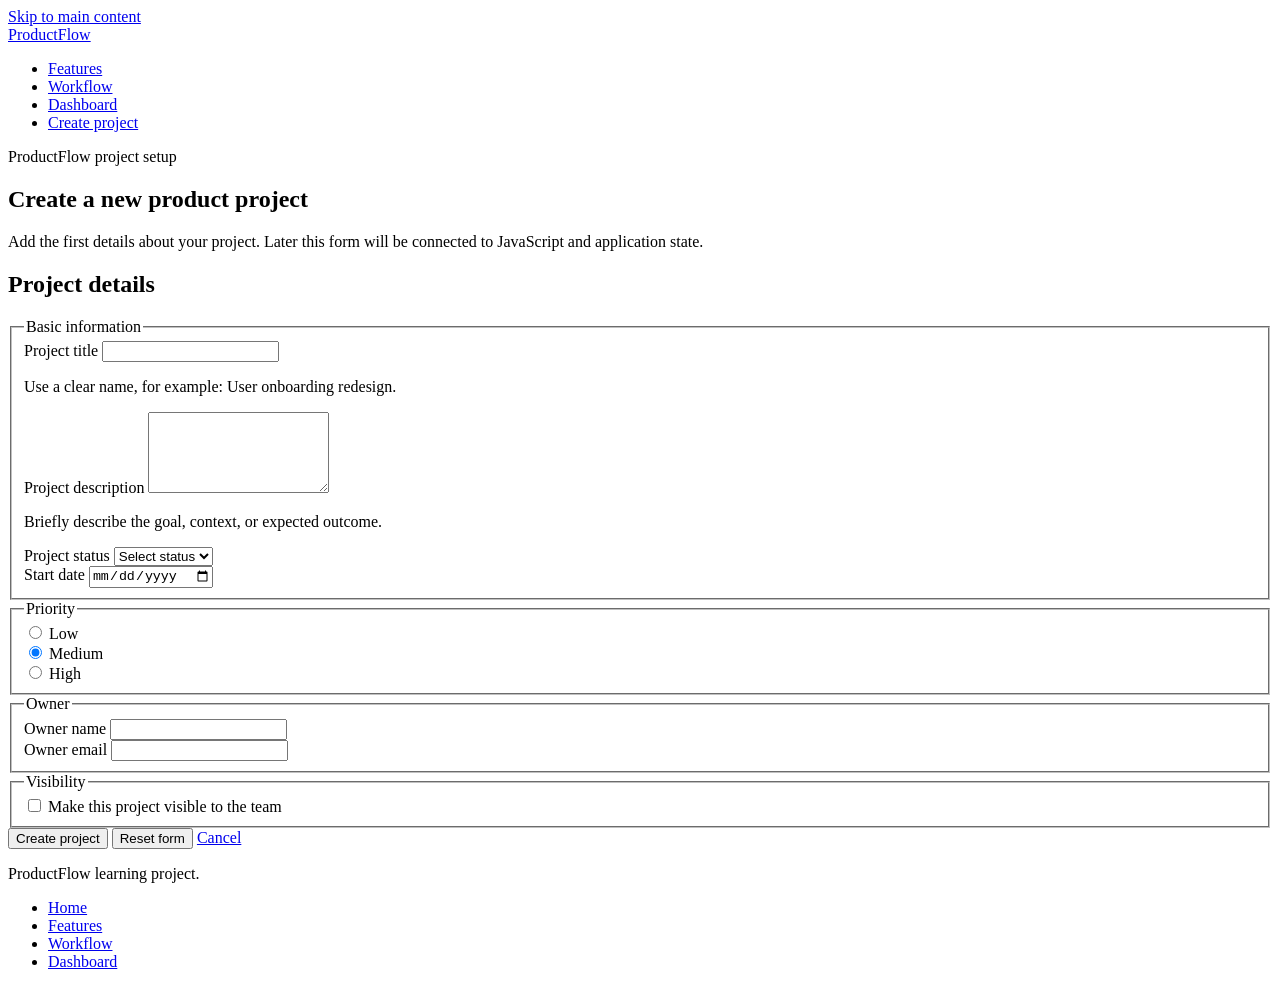
==== productflow-static/create-project.html @ f440af87 "polish productflow project structure" ====
<!doctype html>
<html lang="en">
  <head>
    <meta charset="UTF-8" />
    <meta name="viewport" content="width=device-width, initial-scale=1.0" />
    <title>Create Project — ProductFlow</title>
  </head>
  <body>
    <a href="#main-content">Skip to main content</a>
    <header>
      <nav aria-label="Main navigation">
        <a href="./index.html" aria-label="ProductFlow home">ProductFlow</a>
        <ul>
          <li><a href="./index.html#features">Features</a></li>
          <li><a href="./index.html#workflow">Workflow</a></li>
          <li><a href="./dashboard.html">Dashboard</a></li>
          <li>
            <a href="./create-project.html" aria-current="page"
              >Create project</a
            >
          </li>
        </ul>
      </nav>
    </header>

    <main id="main-content">
      <section aria-labelledby="page-title">
        <p>ProductFlow project setup</p>
        <h1 id="page-title">Create a new product project</h1>
        <p>
          Add the first details about your project. Later this form will be
          connected to JavaScript and application state.
        </p>
      </section>
      <section aria-labelledby="form-title">
        <h2 id="form-title">Project details</h2>

        <form action="#" method="post">
          <fieldset>
            <legend>Basic information</legend>

            <div>
              <label for="project-title">Project title</label>
              <input
                id="project-title"
                name="projectTitle"
                type="text"
                minlength="3"
                maxlength="80"
                required
              />
              <p id="project-title-help">
                Use a clear name, for example: User onboarding redesign.
              </p>
            </div>

            <div>
              <label for="project-description">Project description</label>
              <textarea
                id="project-description"
                name="projectDescription"
                rows="5"
                maxlength="500"
              >
              </textarea>
              <p id="project-description-help">
                Briefly describe the goal, context, or expected outcome.
              </p>
            </div>

            <div>
              <label for="project-status">Project status</label>
              <select id="project-status" name="projectStatus" required>
                <option value="">Select status</option>
                <option value="active">Active</option>
                <option value="paused">Paused</option>
                <option value="archived">Archived</option>
              </select>
            </div>

            <div>
              <label for="start-date">Start date</label>
              <input id="start-date" name="startDate" type="date" required />
            </div>
          </fieldset>

          <fieldset>
            <legend>Priority</legend>

            <div>
              <input
                id="priority-low"
                name="projectPriority"
                type="radio"
                value="low"
              />
              <label for="priority-low">Low</label>
            </div>

            <div>
              <input
                id="priority-medium"
                name="projectPriority"
                type="radio"
                value="medium"
                checked
              />
              <label for="priority-medium">Medium</label>
            </div>

            <div>
              <input
                id="priority-high"
                name="projectPriority"
                type="radio"
                value="high"
              />
              <label for="priority-high">High</label>
            </div>
          </fieldset>

          <fieldset>
            <legend>Owner</legend>

            <div>
              <label for="owner-name">Owner name</label>
              <input
                id="owner-name"
                name="ownerName"
                type="text"
                minlength="2"
                maxlength="60"
                required
              />
            </div>

            <div>
              <label for="owner-email">Owner email</label>
              <input id="owner-email" name="ownerEmail" type="email" required />
            </div>
          </fieldset>

          <fieldset>
            <legend>Visibility</legend>

            <div>
              <input
                id="project-public"
                name="isPublic"
                type="checkbox"
                value="true"
              />
              <label for="project-public"
                >Make this project visible to the team</label
              >
            </div>
          </fieldset>

          <div>
            <button type="submit">Create project</button>
            <button type="reset">Reset form</button>
            <a href="./index.html">Cancel</a>
          </div>
        </form>
      </section>
    </main>

    <footer>
      <p>ProductFlow learning project.</p>

      <nav aria-label="Footer navigation">
        <ul>
          <li><a href="./index.html">Home</a></li>
          <li><a href="./index.html#features">Features</a></li>
          <li><a href="./index.html#workflow">Workflow</a></li>
          <li><a href="./dashboard.html">Dashboard</a></li>
        </ul>
      </nav>
    </footer>
  </body>
</html>
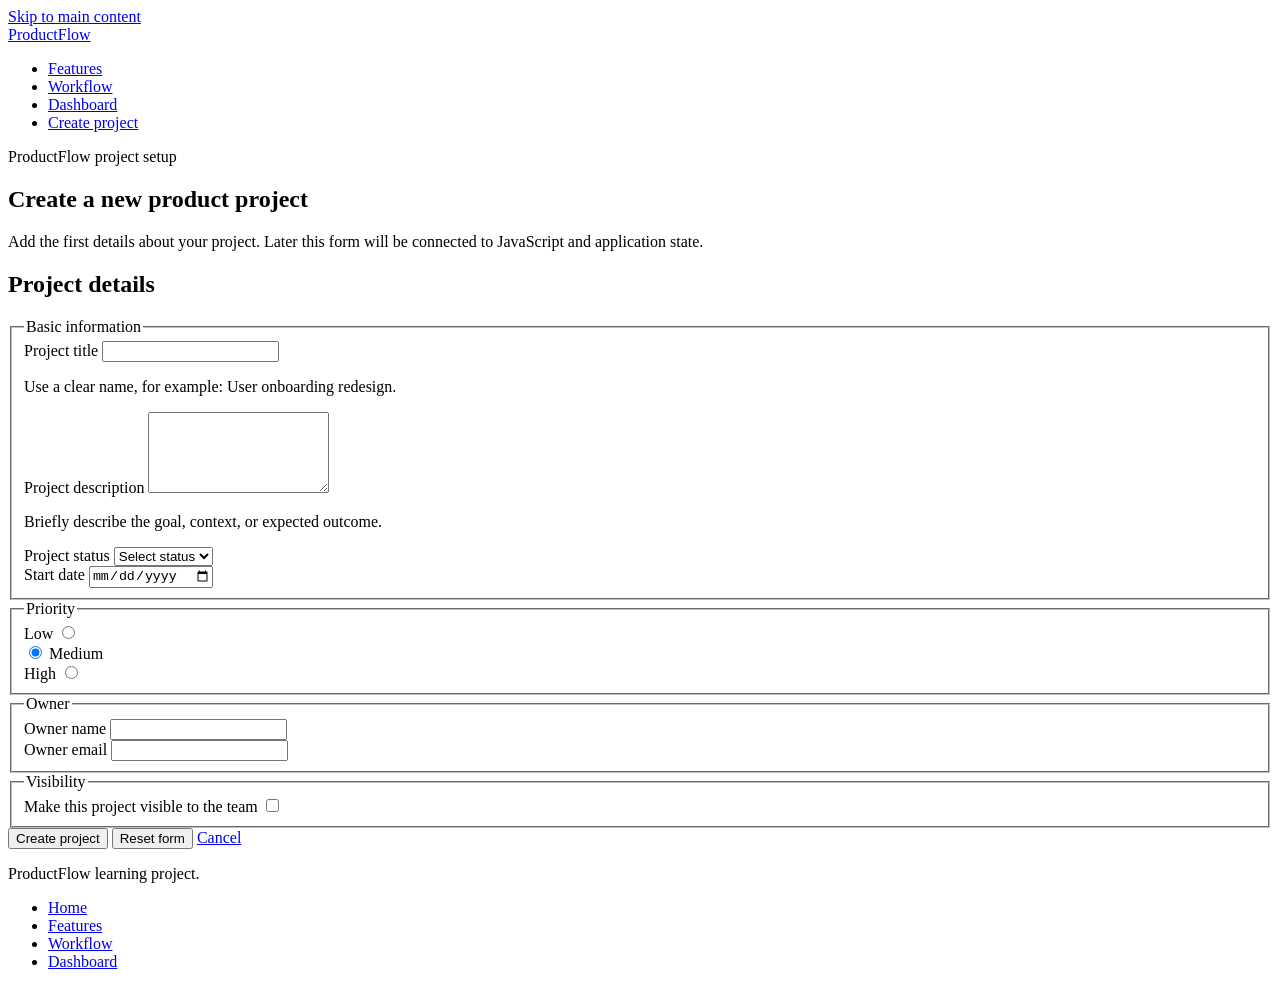
==== commit 191147e2: "improve productflow accessibility semantics" ====
--- a/productflow-static/create-project.html
+++ b/productflow-static/create-project.html
@@ -47,6 +47,7 @@
                 type="text"
                 minlength="3"
                 maxlength="80"
+                aria-describedby="project-title-help"
                 required
               />
               <p id="project-title-help">
@@ -61,8 +62,8 @@
                 name="projectDescription"
                 rows="5"
                 maxlength="500"
-              >
-              </textarea>
+                aria-describedby="project-description-help"
+              ></textarea>
               <p id="project-description-help">
                 Briefly describe the goal, context, or expected outcome.
               </p>
@@ -88,13 +89,13 @@
             <legend>Priority</legend>
 
             <div>
+              <label for="priority-low">Low</label>
               <input
                 id="priority-low"
                 name="projectPriority"
                 type="radio"
                 value="low"
               />
-              <label for="priority-low">Low</label>
             </div>
 
             <div>
@@ -109,13 +110,13 @@
             </div>
 
             <div>
+              <label for="priority-high">High</label>
               <input
                 id="priority-high"
                 name="projectPriority"
                 type="radio"
                 value="high"
               />
-              <label for="priority-high">High</label>
             </div>
           </fieldset>
 
@@ -144,15 +145,15 @@
             <legend>Visibility</legend>
 
             <div>
+              <label for="project-public"
+                >Make this project visible to the team</label
+              >
               <input
                 id="project-public"
                 name="isPublic"
                 type="checkbox"
                 value="true"
               />
-              <label for="project-public"
-                >Make this project visible to the team</label
-              >
             </div>
           </fieldset>
 
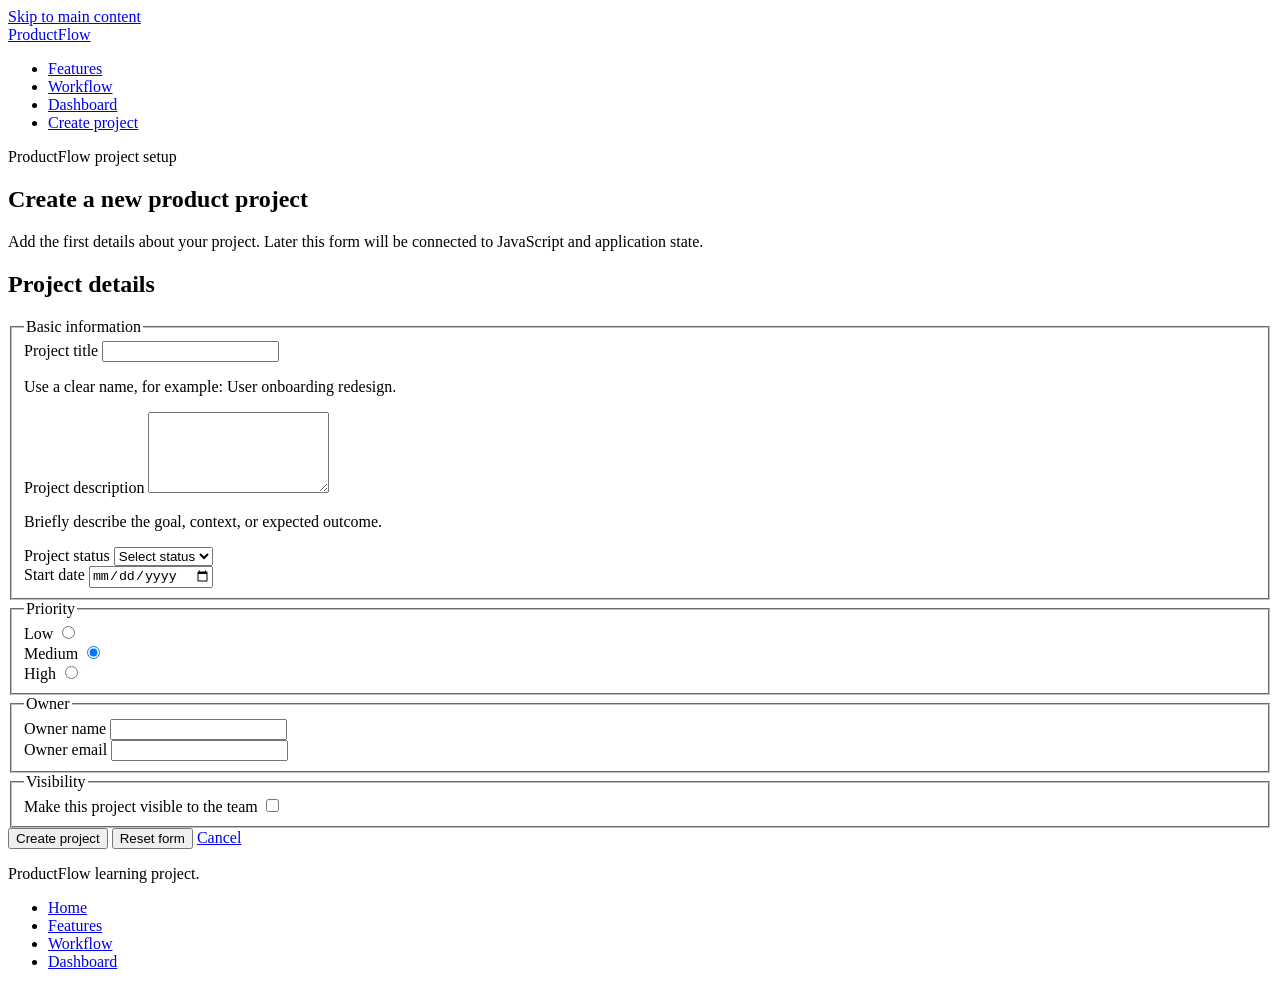
==== commit 56c26d77: "fix accessibility review notes create-project" ====
--- a/productflow-static/create-project.html
+++ b/productflow-static/create-project.html
@@ -99,6 +99,7 @@
             </div>
 
             <div>
+              <label for="priority-medium">Medium</label>
               <input
                 id="priority-medium"
                 name="projectPriority"
@@ -106,7 +107,6 @@
                 value="medium"
                 checked
               />
-              <label for="priority-medium">Medium</label>
             </div>
 
             <div>
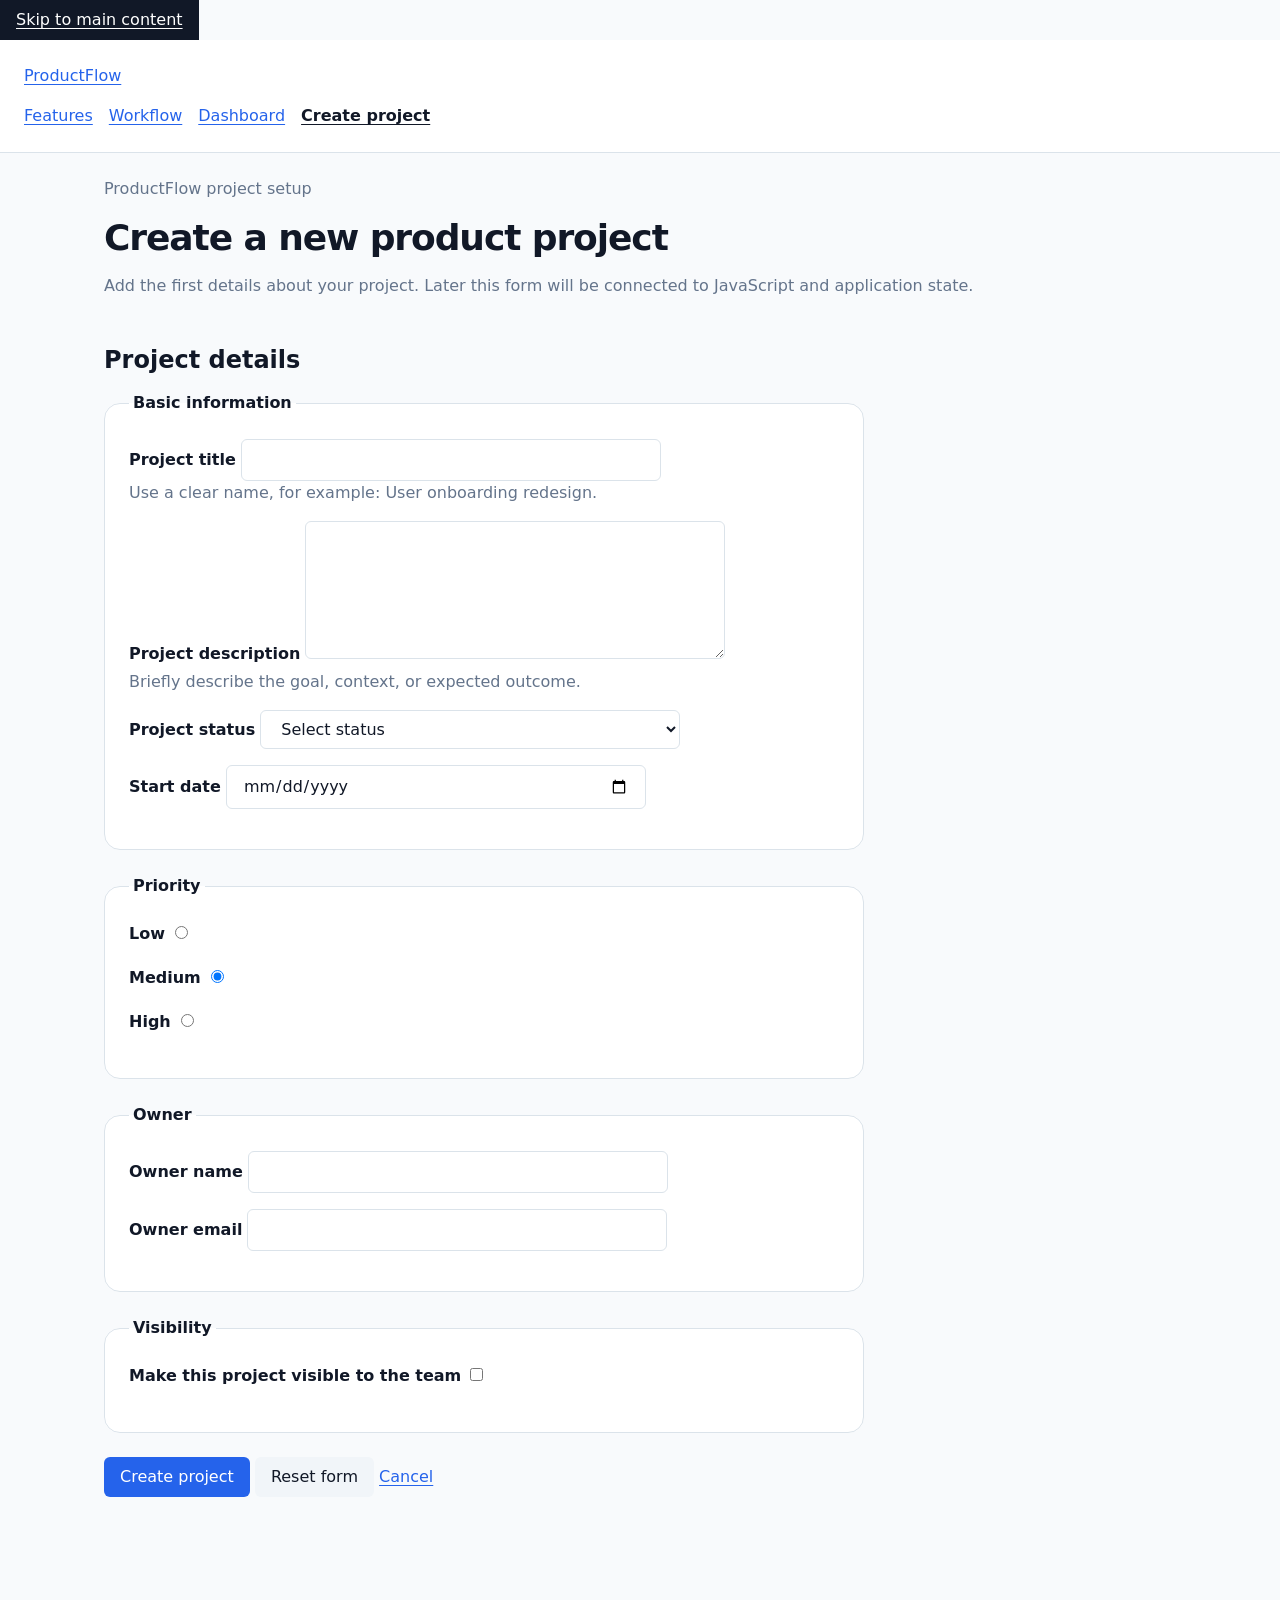
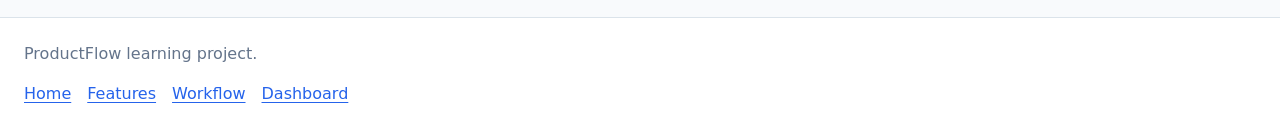
==== commit 6db82498: "add productflow css foundation" ====
--- a/productflow-static/create-project.html
+++ b/productflow-static/create-project.html
@@ -4,6 +4,7 @@
     <meta charset="UTF-8" />
     <meta name="viewport" content="width=device-width, initial-scale=1.0" />
     <title>Create Project — ProductFlow</title>
+    <link rel="stylesheet" href="./styles/main.css" />
   </head>
   <body>
     <a href="#main-content">Skip to main content</a>
--- a/productflow-static/styles/main.css
+++ b/productflow-static/styles/main.css
@@ -0,0 +1,302 @@
+/* ==============================
+   ProductFlow CSS Foundation
+   Version: v1.1
+   ============================== */
+
+/* Design tokens */
+:root {
+  --color-page: #f8fafc;
+  --color-surface: #ffffff;
+  --color-surface-muted: #f1f5f9;
+  --color-border: #dbe3ea;
+
+  --color-text: #111827;
+  --color-muted: #64748b;
+  --color-accent: #2563eb;
+  --color-accent-hover: #1d4ed8;
+  --color-danger: #b91c1c;
+
+  --font-family-base:
+    system-ui, -apple-system, BlinkMacSystemFont, "Segoe UI", sans-serif;
+
+  --space-xs: 4px;
+  --space-sm: 8px;
+  --space-md: 16px;
+  --space-lg: 24px;
+  --space-xl: 32px;
+  --space-2xl: 48px;
+
+  --radius-sm: 6px;
+  --radius-md: 10px;
+  --radius-lg: 16px;
+
+  --shadow-sm: 0 1px 2px rgba(15, 23, 42, 0.08);
+}
+
+/* Base reset */
+* {
+  box-sizing: border-box;
+}
+
+html {
+  font-size: 16px;
+}
+
+body {
+  margin: 0;
+  font-family: var(--font-family-base);
+  line-height: 1.5;
+  color: var(--color-text);
+  background: var(--color-page);
+}
+
+/* Base typography */
+h1,
+h2,
+h3,
+p {
+  margin-top: 0;
+}
+
+h1 {
+  margin-bottom: var(--space-md);
+  font-size: 2.25rem;
+  line-height: 1.15;
+  letter-spacing: -0.03em;
+}
+
+h2 {
+  margin-bottom: var(--space-md);
+  font-size: 1.5rem;
+  line-height: 1.2;
+}
+
+h3 {
+  margin-bottom: var(--space-sm);
+  font-size: 1.125rem;
+  line-height: 1.3;
+}
+
+p {
+  margin-bottom: var(--space-md);
+  color: var(--color-muted);
+}
+
+/* Links */
+a {
+  color: var(--color-accent);
+  text-decoration-thickness: 1px;
+  text-underline-offset: 3px;
+}
+
+a:hover {
+  color: var(--color-accent-hover);
+}
+
+a[aria-current="page"] {
+  font-weight: 700;
+  color: var(--color-text);
+}
+
+/* Layout primitives */
+body > header,
+body > footer {
+  background: var(--color-surface);
+  border-bottom: 1px solid var(--color-border);
+}
+
+body > footer {
+  margin-top: var(--space-2xl);
+  border-top: 1px solid var(--color-border);
+  border-bottom: 0;
+}
+
+header,
+main,
+aside,
+footer {
+  padding: var(--space-lg);
+}
+
+main,
+aside {
+  max-width: 1120px;
+  margin: 0 auto;
+}
+
+section {
+  margin-bottom: var(--space-2xl);
+}
+
+/* Navigation */
+nav ul {
+  display: flex;
+  flex-wrap: wrap;
+  gap: var(--space-sm) var(--space-md);
+  padding-left: 0;
+  margin: var(--space-md) 0 0;
+  list-style: none;
+}
+
+/* Skip link */
+body > a[href="#main-content"] {
+  display: inline-block;
+  padding: var(--space-sm) var(--space-md);
+  background: var(--color-text);
+  color: var(--color-surface);
+}
+
+body > a[href="#main-content"]:focus {
+  outline: 3px solid var(--color-accent);
+  outline-offset: 2px;
+}
+
+/* Cards */
+article {
+  padding: var(--space-lg);
+  margin-bottom: var(--space-md);
+  background: var(--color-surface);
+  border: 1px solid var(--color-border);
+  border-radius: var(--radius-lg);
+  box-shadow: var(--shadow-sm);
+}
+
+article ul {
+  margin-bottom: var(--space-md);
+}
+
+/* Stats */
+section[aria-labelledby="stats-title"] ul {
+  display: grid;
+  grid-template-columns: repeat(auto-fit, minmax(160px, 1fr));
+  gap: var(--space-md);
+  padding-left: 0;
+  list-style: none;
+}
+
+section[aria-labelledby="stats-title"] li {
+  padding: var(--space-lg);
+  background: var(--color-surface);
+  border: 1px solid var(--color-border);
+  border-radius: var(--radius-lg);
+}
+
+section[aria-labelledby="stats-title"] strong {
+  display: block;
+  margin-bottom: var(--space-xs);
+  font-size: 1.75rem;
+}
+
+/* Forms */
+form {
+  max-width: 760px;
+}
+
+fieldset {
+  margin: 0 0 var(--space-lg);
+  padding: var(--space-lg);
+  background: var(--color-surface);
+  border: 1px solid var(--color-border);
+  border-radius: var(--radius-lg);
+}
+
+legend {
+  padding: 0 var(--space-xs);
+  font-weight: 700;
+}
+
+label {
+  display: inline-block;
+  margin-bottom: var(--space-xs);
+  font-weight: 600;
+}
+
+input,
+select,
+textarea,
+button {
+  font: inherit;
+}
+
+input,
+select,
+textarea {
+  width: 100%;
+  max-width: 420px;
+  padding: var(--space-sm) var(--space-md);
+  color: var(--color-text);
+  background: var(--color-surface);
+  border: 1px solid var(--color-border);
+  border-radius: var(--radius-sm);
+}
+
+input[type="radio"],
+input[type="checkbox"] {
+  width: auto;
+  margin-right: var(--space-sm);
+}
+
+textarea {
+  min-height: 120px;
+  resize: vertical;
+}
+
+input:focus,
+select:focus,
+textarea:focus,
+button:focus,
+a:focus {
+  outline: 3px solid var(--color-accent);
+  outline-offset: 2px;
+}
+
+button {
+  padding: var(--space-sm) var(--space-md);
+  color: var(--color-surface);
+  cursor: pointer;
+  background: var(--color-accent);
+  border: 0;
+  border-radius: var(--radius-sm);
+}
+
+button:hover {
+  background: var(--color-accent-hover);
+}
+
+button[type="reset"] {
+  color: var(--color-text);
+  background: var(--color-surface-muted);
+}
+
+/* Form groups */
+form div {
+  margin-bottom: var(--space-md);
+}
+
+/* Empty state */
+#empty-state article {
+  background: var(--color-surface-muted);
+  border-style: dashed;
+}
+
+/* Responsive foundation */
+@media (max-width: 640px) {
+  header,
+  main,
+  aside,
+  footer {
+    padding: var(--space-md);
+  }
+
+  h1 {
+    font-size: 1.875rem;
+  }
+
+  nav ul {
+    display: block;
+  }
+
+  nav li {
+    margin-bottom: var(--space-sm);
+  }
+}
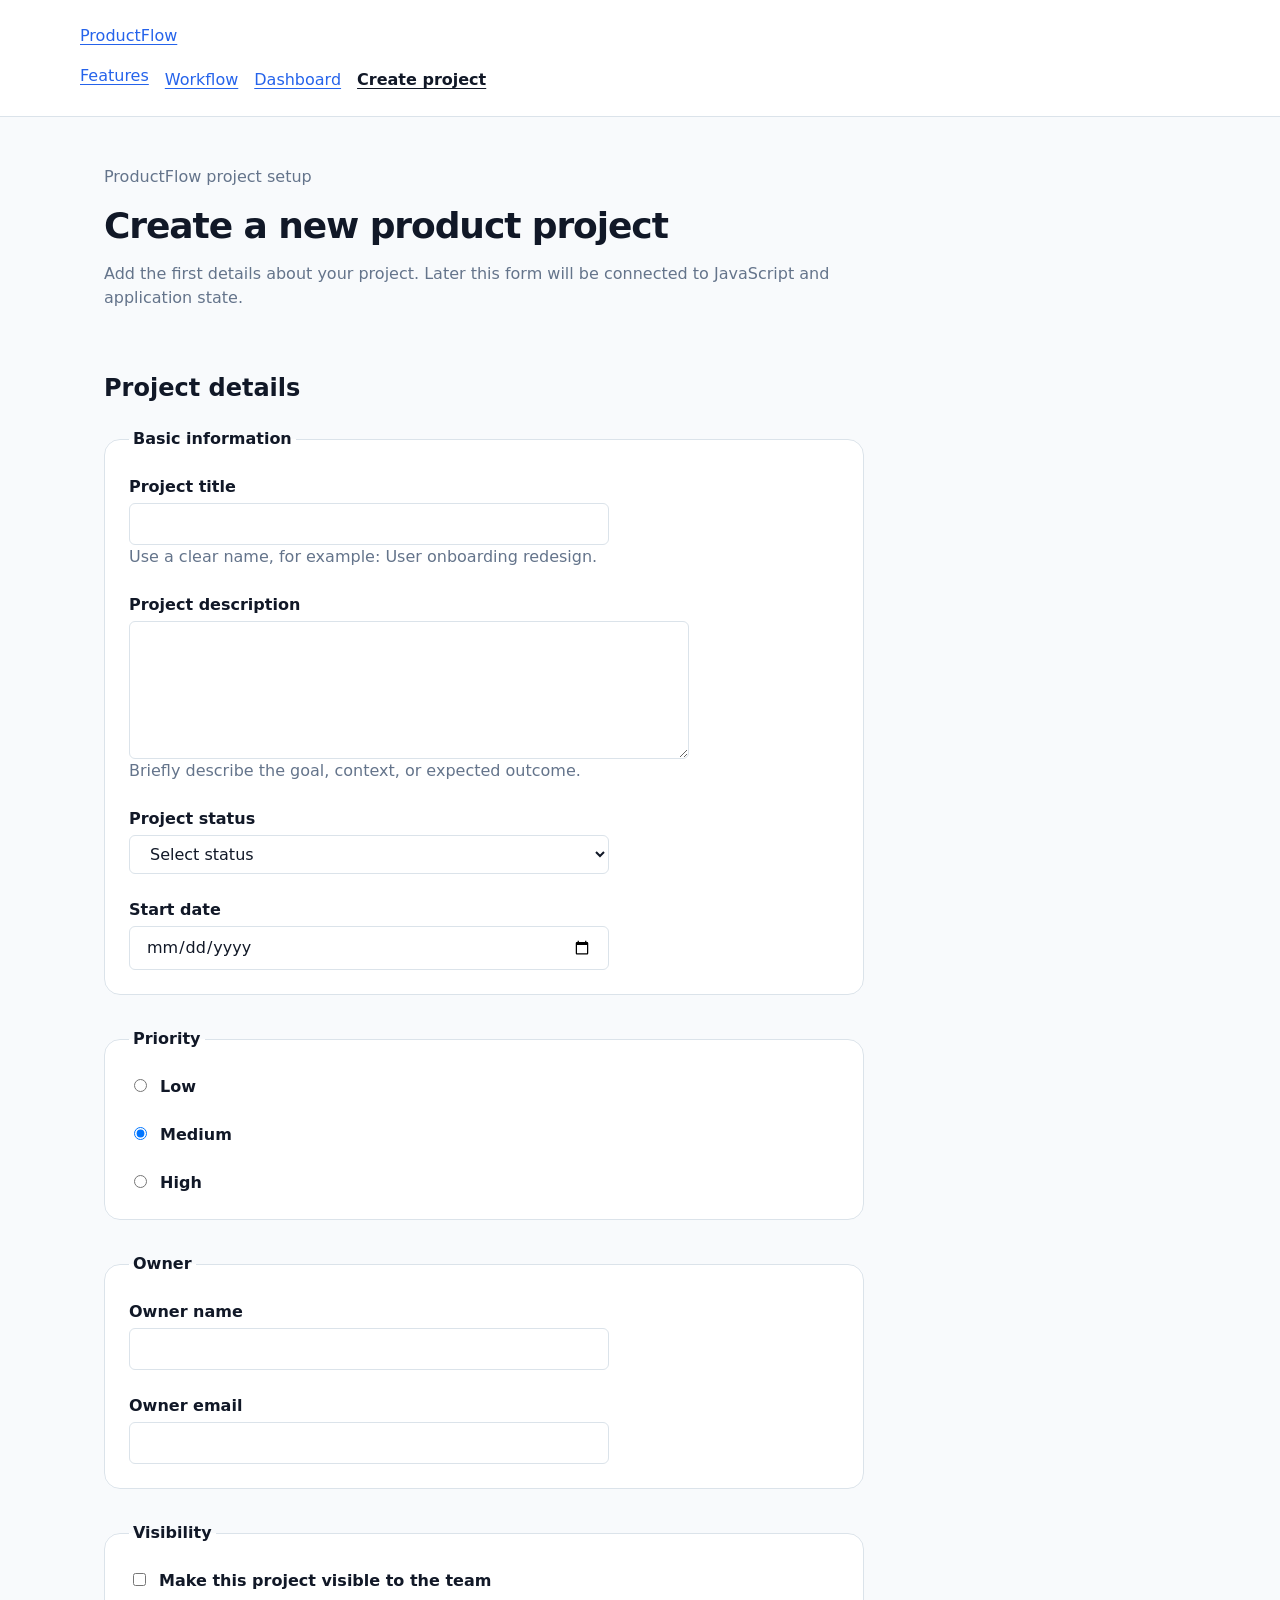
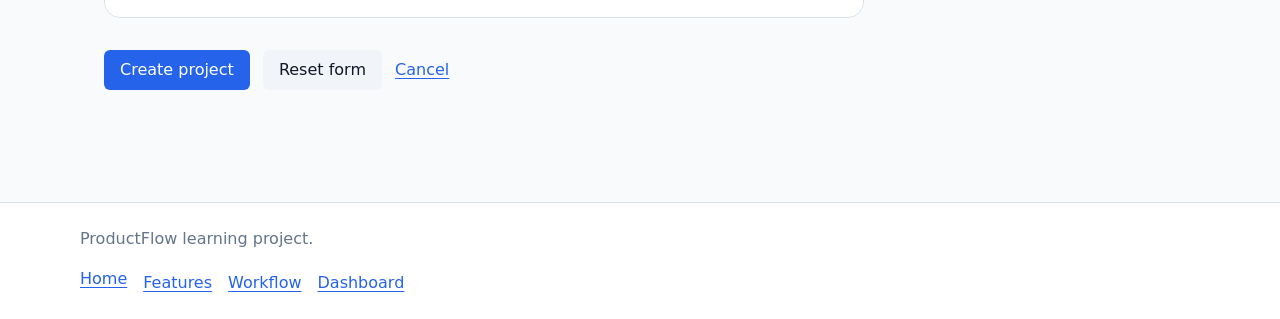
==== commit ee3e9b23: "polish spacing system and form controls" ====
--- a/productflow-static/create-project.html
+++ b/productflow-static/create-project.html
@@ -90,17 +90,16 @@
             <legend>Priority</legend>
 
             <div>
-              <label for="priority-low">Low</label>
               <input
                 id="priority-low"
                 name="projectPriority"
                 type="radio"
                 value="low"
               />
+              <label for="priority-low">Low</label>
             </div>
 
             <div>
-              <label for="priority-medium">Medium</label>
               <input
                 id="priority-medium"
                 name="projectPriority"
@@ -108,16 +107,17 @@
                 value="medium"
                 checked
               />
+              <label for="priority-medium">Medium</label>
             </div>
 
             <div>
-              <label for="priority-high">High</label>
               <input
                 id="priority-high"
                 name="projectPriority"
                 type="radio"
                 value="high"
               />
+              <label for="priority-high">High</label>
             </div>
           </fieldset>
 
@@ -146,15 +146,15 @@
             <legend>Visibility</legend>
 
             <div>
-              <label for="project-public"
-                >Make this project visible to the team</label
-              >
               <input
                 id="project-public"
                 name="isPublic"
                 type="checkbox"
                 value="true"
               />
+              <label for="project-public"
+                >Make this project visible to the team</label
+              >
             </div>
           </fieldset>
 
--- a/productflow-static/styles/main.css
+++ b/productflow-static/styles/main.css
@@ -1,8 +1,8 @@
 /* ==============================
    ProductFlow CSS Foundation
-   Version: v1.1
+   Version: v1.2
    ============================== */
-
+   
 /* Design tokens */
 :root {
   --color-page: #f8fafc;
@@ -33,6 +33,19 @@
   --shadow-sm: 0 1px 2px rgba(15, 23, 42, 0.08);
 }
 
+/* Day 9 spacing tokens */
+:root {
+  --space-3xl: 64px;
+  --space-4xl: 96px;
+
+  --container-width: 1120px;
+  --content-width: 760px;
+  --form-width: 760px;
+
+  --section-gap: var(--space-3xl);
+  --card-gap: var(--space-md);
+}
+
 /* Base reset */
 * {
   box-sizing: border-box;
@@ -124,8 +137,59 @@
   margin: 0 auto;
 }
 
+main,
+aside {
+  width: min(100% - 32px, var(--container-width));
+  margin-inline: auto;
+}
+
+main {
+  padding-block: var(--space-2xl);
+}
+
+body > header,
+body > footer {
+  padding-inline: var(--space-lg);
+}
+
+body > header > nav,
+body > footer > nav,
+body > footer > p {
+  width: min(100% - 32px, var(--container-width));
+  margin-inline: auto;
+}
+
+/* Reading width */
+main > section > p,
+main > section > ul,
+main > section > ol {
+  max-width: var(--content-width);
+}
+
+main > section:first-child {
+  max-width: var(--content-width);
+}
+
 section {
   margin-bottom: var(--space-2xl);
+}
+
+/* Section rhythm */
+section {
+  margin-bottom: var(--section-gap);
+}
+
+section:last-child {
+  margin-bottom: 0;
+}
+
+section > h2 {
+  margin-bottom: var(--space-lg);
+}
+
+section > p:last-child,
+article > p:last-child {
+  margin-bottom: 0;
 }
 
 /* Navigation */
@@ -140,15 +204,22 @@
 
 /* Skip link */
 body > a[href="#main-content"] {
+  position: absolute;
+  top: var(--space-md);
+  left: var(--space-md);
+  z-index: 100;
   display: inline-block;
   padding: var(--space-sm) var(--space-md);
+  color: var(--color-surface);
   background: var(--color-text);
-  color: var(--color-surface);
+  border-radius: var(--radius-sm);
+  transform: translateY(-200%);
 }
 
 body > a[href="#main-content"]:focus {
   outline: 3px solid var(--color-accent);
   outline-offset: 2px;
+  transform: translateY(0);
 }
 
 /* Cards */
@@ -271,6 +342,12 @@
 /* Form groups */
 form div {
   margin-bottom: var(--space-md);
+  display: block;
+}
+
+input[type="radio"] + label,
+input[type="checkbox"] + label {
+  display: inline;
 }
 
 /* Empty state */
@@ -299,4 +376,105 @@
   nav li {
     margin-bottom: var(--space-sm);
   }
+}
+
+/* List rhythm */
+ul,
+ol {
+  margin-top: 0;
+  margin-bottom: var(--space-md);
+}
+
+li + li {
+  margin-top: var(--space-xs);
+}
+
+article li + li,
+section li + li {
+  margin-top: var(--space-sm);
+}
+
+/* Card rhythm */
+article {
+  margin-bottom: var(--card-gap);
+}
+
+article h3 {
+  margin-bottom: var(--space-sm);
+}
+
+article p {
+  max-width: var(--content-width);
+}
+
+article > *:last-child {
+  margin-bottom: 0;
+}
+
+#projects article {
+  max-width: 760px;
+}
+
+#tasks article {
+  max-width: 760px;
+}
+
+#tasks ul {
+  padding-left: 0;
+  list-style: none;
+}
+
+#tasks li + li {
+  margin-top: var(--space-md);
+}
+
+/* Form rhythm */
+form {
+  max-width: var(--form-width);
+}
+
+fieldset {
+  margin-bottom: var(--space-xl);
+}
+
+fieldset > div {
+  margin-bottom: var(--space-lg);
+}
+
+fieldset > div:last-child {
+  margin-bottom: 0;
+}
+
+form div > label {
+  display: block;
+}
+
+input,
+select,
+textarea {
+  display: block;
+  width: 100%;
+  max-width: 480px;
+  margin-top: var(--space-xs);
+}
+
+textarea {
+  max-width: 560px;
+}
+
+input[type="radio"],
+input[type="checkbox"] {
+  display: inline;
+  width: auto;
+  margin-top: 0;
+}
+
+input[type="radio"] + label,
+input[type="checkbox"] + label {
+  display: inline;
+}
+
+form button,
+form a {
+  margin-right: var(--space-sm);
 }
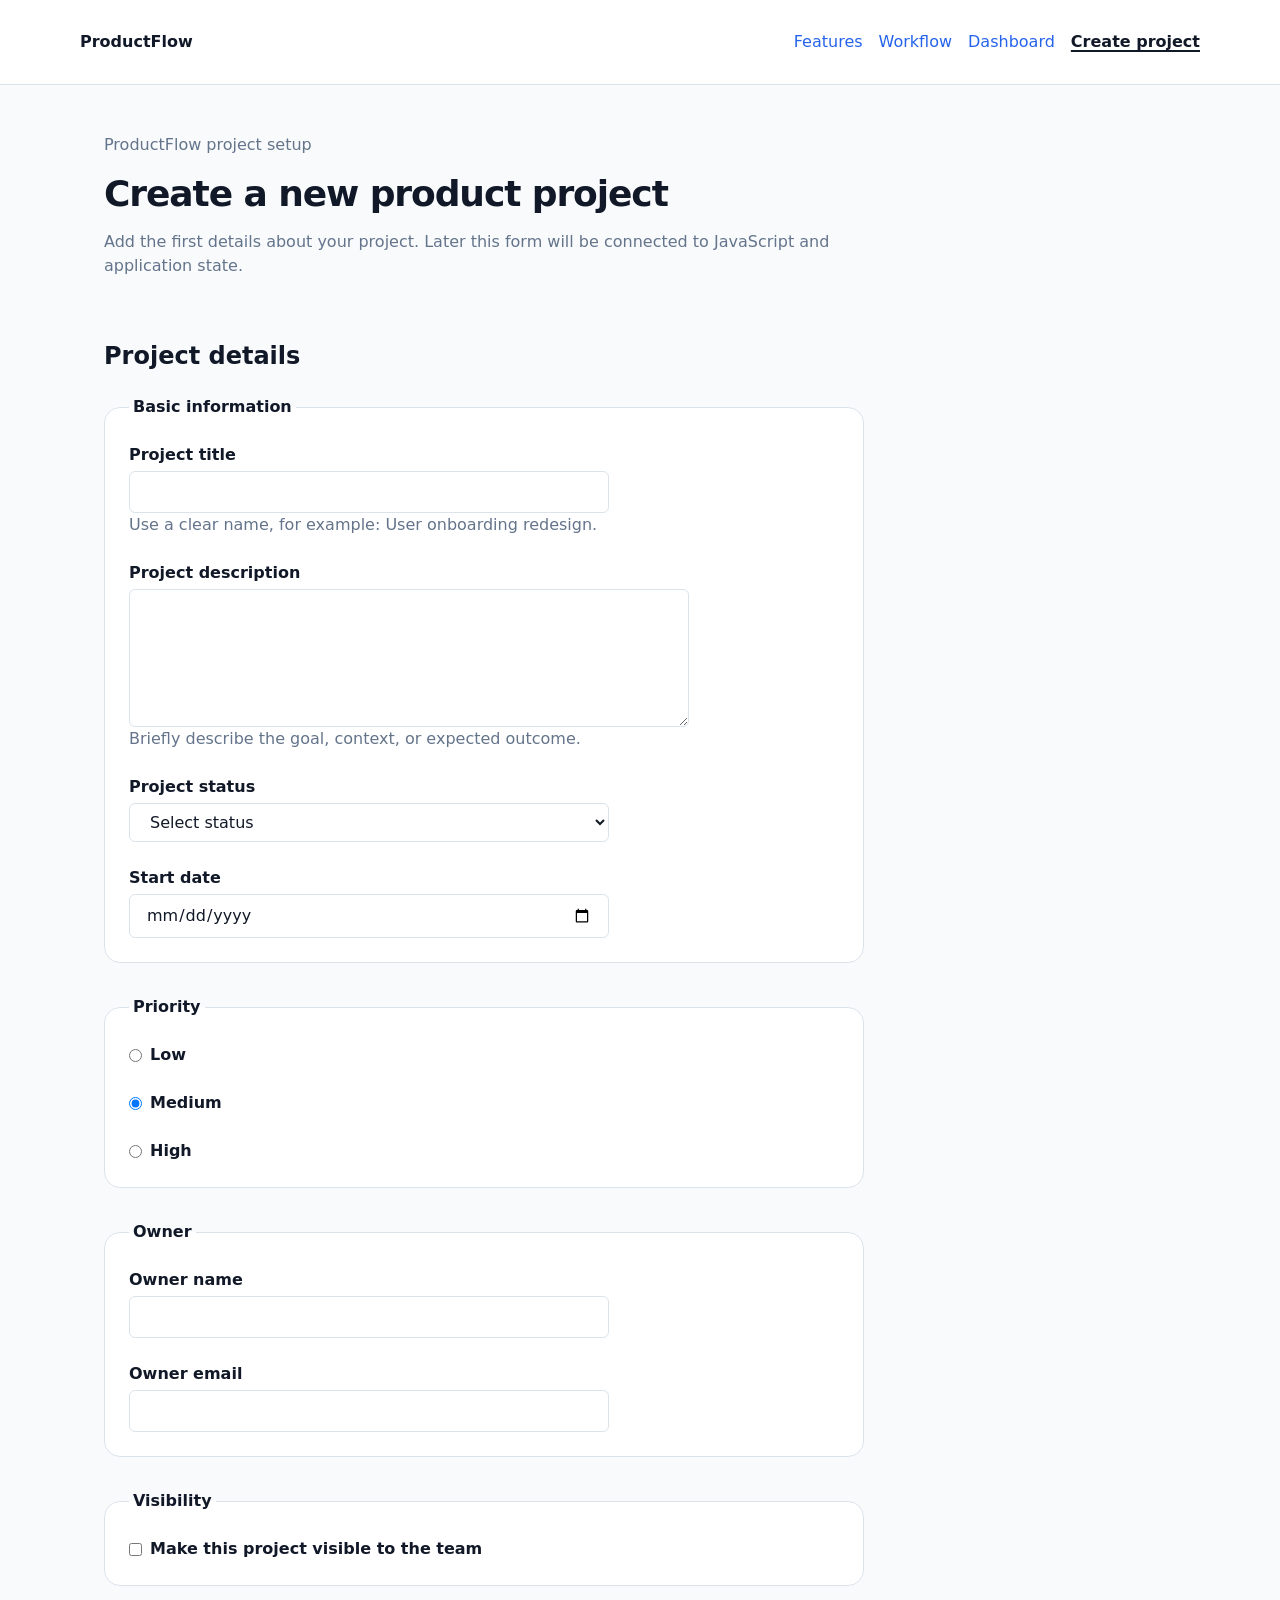
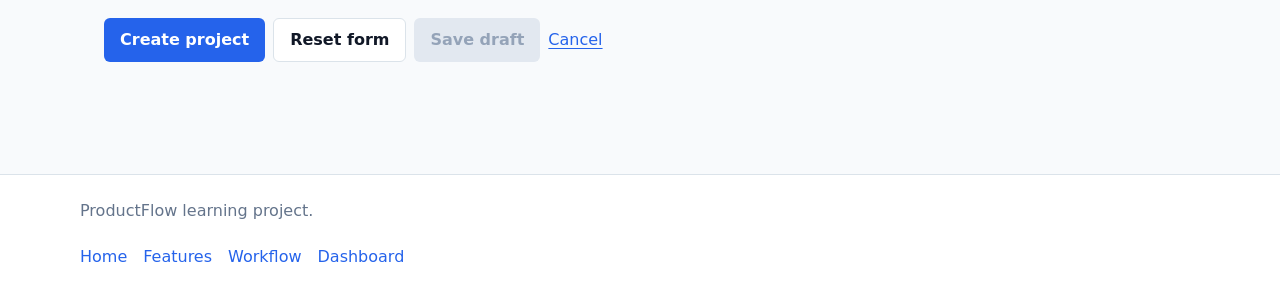
==== commit a5e66bba: "add productflow visual hierarchy and ui states" ====
--- a/productflow-static/create-project.html
+++ b/productflow-static/create-project.html
@@ -160,7 +160,8 @@
 
           <div>
             <button type="submit">Create project</button>
-            <button type="reset">Reset form</button>
+            <button type="reset" class="action-secondary">Reset form</button>
+            <button type="button" disabled>Save draft</button>
             <a href="./index.html">Cancel</a>
           </div>
         </form>
--- a/productflow-static/styles/main.css
+++ b/productflow-static/styles/main.css
@@ -1,9 +1,9 @@
 /* ==============================
    ProductFlow CSS Foundation
-   Version: v1.2
+   Version: v1.6
    ============================== */
-   
-/* Design tokens */
+
+/* 1. Design tokens */
 :root {
   --color-page: #f8fafc;
   --color-surface: #ffffff;
@@ -25,28 +25,43 @@
   --space-lg: 24px;
   --space-xl: 32px;
   --space-2xl: 48px;
+  --space-3xl: 64px;
+  --space-4xl: 96px;
+
+  --container-width: 1120px;
+  --content-width: 760px;
+  --form-width: 760px;
+  --dashboard-sidebar-width: 240px;
+
+  --grid-card-min: 240px;
+  --grid-card-min-lg: 280px;
+
+  --section-gap: var(--space-3xl);
+  --card-gap: var(--space-md);
+  --nav-gap: var(--space-md);
+  --cluster-gap: var(--space-sm);
+  --actions-gap: var(--space-sm);
 
   --radius-sm: 6px;
   --radius-md: 10px;
   --radius-lg: 16px;
 
   --shadow-sm: 0 1px 2px rgba(15, 23, 42, 0.08);
-}
-
-/* Day 9 spacing tokens */
-:root {
-  --space-3xl: 64px;
-  --space-4xl: 96px;
-
-  --container-width: 1120px;
-  --content-width: 760px;
-  --form-width: 760px;
-
-  --section-gap: var(--space-3xl);
-  --card-gap: var(--space-md);
-}
-
-/* Base reset */
+  --color-accent-soft: #dbeafe;
+  --color-accent-strong: #1e40af;
+
+  --color-hover-surface: #f8fafc;
+  --color-disabled-bg: #e2e8f0;
+  --color-disabled-text: #94a3b8;
+
+  --shadow-focus: 0 0 0 4px rgba(37, 99, 235, 0.2);
+  --shadow-card-hover: 0 8px 24px rgba(15, 23, 42, 0.08);
+
+  --transition-fast: 150ms ease;
+  --transition-base: 200ms ease;
+}
+
+/* 2. Reset and base */
 * {
   box-sizing: border-box;
 }
@@ -63,7 +78,14 @@
   background: var(--color-page);
 }
 
-/* Base typography */
+input,
+select,
+textarea,
+button {
+  font: inherit;
+}
+
+/* 3. Typography */
 h1,
 h2,
 h3,
@@ -79,7 +101,7 @@
 }
 
 h2 {
-  margin-bottom: var(--space-md);
+  margin-bottom: var(--space-lg);
   font-size: 1.5rem;
   line-height: 1.2;
 }
@@ -95,7 +117,16 @@
   color: var(--color-muted);
 }
 
-/* Links */
+h1,
+h2,
+h3,
+p,
+li,
+a {
+  overflow-wrap: break-word;
+}
+
+/* 4. Links and focus */
 a {
   color: var(--color-accent);
   text-decoration-thickness: 1px;
@@ -104,6 +135,7 @@
 
 a:hover {
   color: var(--color-accent-hover);
+  text-decoration-thickness: 2px;
 }
 
 a[aria-current="page"] {
@@ -111,95 +143,28 @@
   color: var(--color-text);
 }
 
-/* Layout primitives */
-body > header,
-body > footer {
-  background: var(--color-surface);
-  border-bottom: 1px solid var(--color-border);
-}
-
-body > footer {
-  margin-top: var(--space-2xl);
-  border-top: 1px solid var(--color-border);
-  border-bottom: 0;
-}
-
-header,
-main,
-aside,
-footer {
-  padding: var(--space-lg);
-}
-
-main,
-aside {
-  max-width: 1120px;
-  margin: 0 auto;
-}
-
-main,
-aside {
-  width: min(100% - 32px, var(--container-width));
-  margin-inline: auto;
-}
-
-main {
-  padding-block: var(--space-2xl);
-}
-
-body > header,
-body > footer {
-  padding-inline: var(--space-lg);
-}
-
-body > header > nav,
-body > footer > nav,
-body > footer > p {
-  width: min(100% - 32px, var(--container-width));
-  margin-inline: auto;
-}
-
-/* Reading width */
-main > section > p,
-main > section > ul,
-main > section > ol {
-  max-width: var(--content-width);
-}
-
-main > section:first-child {
-  max-width: var(--content-width);
-}
-
-section {
-  margin-bottom: var(--space-2xl);
-}
-
-/* Section rhythm */
-section {
-  margin-bottom: var(--section-gap);
-}
-
-section:last-child {
-  margin-bottom: 0;
-}
-
-section > h2 {
-  margin-bottom: var(--space-lg);
-}
-
-section > p:last-child,
-article > p:last-child {
-  margin-bottom: 0;
-}
-
-/* Navigation */
-nav ul {
-  display: flex;
-  flex-wrap: wrap;
-  gap: var(--space-sm) var(--space-md);
-  padding-left: 0;
-  margin: var(--space-md) 0 0;
-  list-style: none;
+:focus {
+  outline: none;
+}
+
+a:focus-visible,
+button:focus-visible,
+input:focus-visible,
+select:focus-visible,
+textarea:focus-visible {
+  outline: 3px solid var(--color-accent);
+  outline-offset: 3px;
+  box-shadow: var(--shadow-focus);
+}
+
+a {
+  transition:
+    color var(--transition-fast),
+    text-decoration-color var(--transition-fast);
+}
+
+article > a:not(.action-primary):hover {
+  color: var(--color-accent-strong);
 }
 
 /* Skip link */
@@ -217,60 +182,263 @@
 }
 
 body > a[href="#main-content"]:focus {
-  outline: 3px solid var(--color-accent);
-  outline-offset: 2px;
   transform: translateY(0);
 }
 
-/* Cards */
+/* UI actions */
+button,
+.action-primary,
+.action-secondary {
+  display: inline-flex;
+  align-items: center;
+  justify-content: center;
+  min-height: 44px;
+  padding: var(--space-sm) var(--space-md);
+  font-weight: 600;
+  line-height: 1;
+  text-decoration: none;
+  cursor: pointer;
+  border: 1px solid transparent;
+  border-radius: var(--radius-sm);
+  transition:
+    color var(--transition-fast),
+    background-color var(--transition-fast),
+    border-color var(--transition-fast),
+    box-shadow var(--transition-fast),
+    transform var(--transition-fast);
+}
+
+/* Primary action */
+button[type="submit"],
+.action-primary {
+  color: var(--color-surface);
+  background: var(--color-accent);
+  border-color: var(--color-accent);
+}
+
+button[type="submit"]:hover,
+.action-primary:hover {
+  color: var(--color-surface);
+  background: var(--color-accent-hover);
+  border-color: var(--color-accent-hover);
+}
+
+button[type="submit"]:active,
+.action-primary:active {
+  background: var(--color-accent-strong);
+  transform: translateY(1px);
+}
+
+/* Secondary action */
+button[type="reset"],
+.action-secondary {
+  color: var(--color-text);
+  background: var(--color-surface);
+  border-color: var(--color-border);
+}
+
+button[type="reset"]:hover,
+.action-secondary:hover {
+  color: var(--color-text);
+  background: var(--color-hover-surface);
+  border-color: var(--color-muted);
+}
+
+button[type="reset"]:active,
+.action-secondary:active {
+  background: var(--color-surface-muted);
+  transform: translateY(1px);
+}
+
+/* 5. Layout */
+body > header,
+body > footer {
+  background: var(--color-surface);
+  border-bottom: 1px solid var(--color-border);
+}
+
+body > footer {
+  margin-top: var(--space-2xl);
+  border-top: 1px solid var(--color-border);
+  border-bottom: 0;
+}
+
+header,
+main,
+aside,
+footer {
+  padding: var(--space-lg);
+}
+
+main,
+aside {
+  width: min(calc(100% - 32px), var(--container-width));
+  margin-inline: auto;
+}
+
+main {
+  padding-block: var(--space-2xl);
+}
+
+body > header,
+body > footer {
+  padding-inline: var(--space-lg);
+}
+
+body > header > nav,
+body > footer > nav,
+body > footer > p {
+  width: min(calc(100% - 32px), var(--container-width));
+  margin-inline: auto;
+}
+
+section {
+  margin-bottom: var(--section-gap);
+}
+
+section:last-child {
+  margin-bottom: 0;
+}
+
+main > section:first-child,
+main > section > p,
+main > section > ul,
+main > section > ol,
+article p {
+  max-width: var(--content-width);
+}
+
+section > p:last-child,
+article > p:last-child,
+article > *:last-child {
+  margin-bottom: 0;
+}
+
+/* 6. Navigation */
+nav ul {
+  display: flex;
+  flex-wrap: wrap;
+  gap: var(--space-sm) var(--nav-gap);
+  padding-left: 0;
+  margin: 0;
+  list-style: none;
+}
+
+nav li,
+nav li + li {
+  margin-top: 0;
+}
+
+body > header > nav {
+  display: flex;
+  align-items: center;
+  justify-content: space-between;
+  gap: var(--nav-gap);
+}
+
+body > header > nav > a {
+  flex-shrink: 0;
+  font-weight: 700;
+  color: var(--color-text);
+}
+
+aside nav ul {
+  align-items: center;
+}
+
+body > footer {
+  display: block;
+}
+
+body > footer > p {
+  margin-bottom: var(--space-md);
+}
+
+nav a {
+  display: inline-flex;
+  align-items: center;
+  min-height: 36px;
+  text-decoration-color: transparent;
+}
+
+nav a:hover {
+  text-decoration-color: currentColor;
+}
+
+nav a[aria-current="page"] {
+  color: var(--color-text);
+  text-decoration-color: currentColor;
+  text-decoration-thickness: 2px;
+}
+
+/* 7. Cards */
 article {
+  min-width: 0;
   padding: var(--space-lg);
-  margin-bottom: var(--space-md);
+  margin-bottom: var(--card-gap);
   background: var(--color-surface);
   border: 1px solid var(--color-border);
   border-radius: var(--radius-lg);
   box-shadow: var(--shadow-sm);
 }
 
+article h3 {
+  margin-bottom: var(--space-sm);
+}
+
 article ul {
   margin-bottom: var(--space-md);
 }
 
-/* Stats */
-section[aria-labelledby="stats-title"] ul {
-  display: grid;
-  grid-template-columns: repeat(auto-fit, minmax(160px, 1fr));
-  gap: var(--space-md);
-  padding-left: 0;
-  list-style: none;
-}
-
-section[aria-labelledby="stats-title"] li {
+article {
+  transition:
+    border-color var(--transition-base),
+    box-shadow var(--transition-base),
+    transform var(--transition-base);
+}
+
+article:hover {
+  border-color: #cbd5e1;
+  box-shadow: var(--shadow-card-hover);
+  transform: translateY(-2px);
+}
+
+#empty-state article:hover {
+  border-color: var(--color-border);
+  box-shadow: var(--shadow-sm);
+  transform: none;
+}
+
+/* Content list rhythm */
+ul,
+ol {
+  margin-top: 0;
+}
+
+main section > ul,
+main section > ol {
+  margin-bottom: var(--space-md);
+}
+
+main section > ul li + li,
+main section > ol li + li {
+  margin-top: var(--space-sm);
+}
+
+/* 8. Forms */
+form {
+  max-width: var(--form-width);
+}
+
+fieldset {
+  min-width: 0;
+  margin: 0 0 var(--space-xl);
   padding: var(--space-lg);
   background: var(--color-surface);
   border: 1px solid var(--color-border);
   border-radius: var(--radius-lg);
 }
 
-section[aria-labelledby="stats-title"] strong {
-  display: block;
-  margin-bottom: var(--space-xs);
-  font-size: 1.75rem;
-}
-
-/* Forms */
-form {
-  max-width: 760px;
-}
-
-fieldset {
-  margin: 0 0 var(--space-lg);
-  padding: var(--space-lg);
-  background: var(--color-surface);
-  border: 1px solid var(--color-border);
-  border-radius: var(--radius-lg);
-}
-
 legend {
   padding: 0 var(--space-xs);
   font-weight: 700;
@@ -282,43 +450,41 @@
   font-weight: 600;
 }
 
-input,
-select,
-textarea,
-button {
-  font: inherit;
+form div {
+  display: block;
+  margin-bottom: var(--space-md);
+}
+
+fieldset > div {
+  margin-bottom: var(--space-lg);
+}
+
+fieldset > div:last-child {
+  margin-bottom: 0;
+}
+
+form div > label {
+  display: block;
 }
 
 input,
 select,
 textarea {
+  display: block;
   width: 100%;
-  max-width: 420px;
+  max-width: 480px;
   padding: var(--space-sm) var(--space-md);
+  margin-top: var(--space-xs);
   color: var(--color-text);
   background: var(--color-surface);
   border: 1px solid var(--color-border);
   border-radius: var(--radius-sm);
 }
 
-input[type="radio"],
-input[type="checkbox"] {
-  width: auto;
-  margin-right: var(--space-sm);
-}
-
 textarea {
+  max-width: 560px;
   min-height: 120px;
   resize: vertical;
-}
-
-input:focus,
-select:focus,
-textarea:focus,
-button:focus,
-a:focus {
-  outline: 3px solid var(--color-accent);
-  outline-offset: 2px;
 }
 
 button {
@@ -330,19 +496,63 @@
   border-radius: var(--radius-sm);
 }
 
-button:hover {
-  background: var(--color-accent-hover);
-}
-
-button[type="reset"] {
-  color: var(--color-text);
-  background: var(--color-surface-muted);
-}
-
-/* Form groups */
-form div {
-  margin-bottom: var(--space-md);
-  display: block;
+/* Form actions */
+form > div:last-child {
+  display: flex;
+  flex-wrap: wrap;
+  align-items: center;
+  gap: var(--actions-gap);
+  margin-top: var(--space-xl);
+}
+
+form button,
+form a {
+  margin-right: 0;
+}
+
+input,
+select,
+textarea {
+  transition:
+    border-color var(--transition-fast),
+    box-shadow var(--transition-fast),
+    background-color var(--transition-fast);
+}
+
+input:hover,
+select:hover,
+textarea:hover {
+  border-color: #94a3b8;
+}
+
+input:focus-visible,
+select:focus-visible,
+textarea:focus-visible {
+  border-color: var(--color-accent);
+}
+
+button:disabled,
+input:disabled,
+select:disabled,
+textarea:disabled {
+  color: var(--color-disabled-text);
+  cursor: not-allowed;
+  background: var(--color-disabled-bg);
+  border-color: var(--color-border);
+  box-shadow: none;
+  opacity: 1;
+}
+
+button:disabled:hover {
+  transform: none;
+}
+
+/* Choice controls */
+input[type="radio"],
+input[type="checkbox"] {
+  display: inline;
+  width: auto;
+  margin: 0;
 }
 
 input[type="radio"] + label,
@@ -350,13 +560,163 @@
   display: inline;
 }
 
-/* Empty state */
+fieldset div:has(input[type="radio"]),
+fieldset div:has(input[type="checkbox"]) {
+  display: flex;
+  align-items: center;
+  gap: var(--space-sm);
+}
+
+fieldset div:has(input[type="radio"]) label,
+fieldset div:has(input[type="checkbox"]) label {
+  margin-bottom: 0;
+}
+
+fieldset div:has(input[type="radio"]) input,
+fieldset div:has(input[type="checkbox"]) input {
+  margin: 0;
+}
+
+/* 9. Landing page */
+#features ul,
+#workflow ol,
+#benefits ul {
+  display: grid;
+  grid-template-columns: repeat(auto-fit, minmax(var(--grid-card-min), 1fr));
+  gap: var(--space-md);
+  max-width: none;
+  padding-left: 0;
+  list-style: none;
+}
+
+#features li,
+#workflow li,
+#benefits li {
+  margin-top: 0;
+  padding: var(--space-lg);
+  background: var(--color-surface);
+  border: 1px solid var(--color-border);
+  border-radius: var(--radius-lg);
+  box-shadow: var(--shadow-sm);
+}
+
+#features li + li,
+#workflow li + li,
+#benefits li + li {
+  margin-top: 0;
+}
+
+/* 10. Dashboard */
+.dashboard-layout {
+  width: min(calc(100% - 32px), var(--container-width));
+  margin-inline: auto;
+  display: grid;
+  grid-template-columns: var(--dashboard-sidebar-width) minmax(0, 1fr);
+  gap: var(--space-xl);
+  padding-block: var(--space-2xl);
+}
+
+.dashboard-layout > aside,
+.dashboard-layout > main {
+  width: auto;
+  max-width: none;
+  padding: 0;
+  margin: 0;
+}
+
+/* Stats grid */
+section[aria-labelledby="stats-title"] ul {
+  display: grid;
+  grid-template-columns: repeat(auto-fit, minmax(160px, 1fr));
+  gap: var(--space-md);
+  padding-left: 0;
+  margin-bottom: 0;
+  list-style: none;
+}
+
+section[aria-labelledby="stats-title"] li,
+section[aria-labelledby="stats-title"] li + li {
+  margin-top: 0;
+}
+
+section[aria-labelledby="stats-title"] li {
+  padding: var(--space-lg);
+  background: var(--color-surface);
+  border: 1px solid var(--color-border);
+  border-radius: var(--radius-lg);
+}
+
+section[aria-labelledby="stats-title"] strong {
+  display: block;
+  margin-bottom: var(--space-xs);
+  font-size: 1.75rem;
+}
+
+/* Project cards grid */
+#projects {
+  max-width: none;
+}
+
+#projects article {
+  max-width: none;
+}
+
+#projects article ul {
+  display: flex;
+  flex-wrap: wrap;
+  gap: var(--space-sm) var(--space-lg);
+  padding-left: 0;
+  list-style: none;
+}
+
+#projects article li,
+#projects article li + li {
+  margin-top: 0;
+}
+
+/* Tasks grid */
+#tasks ul {
+  display: grid;
+  grid-template-columns: repeat(auto-fit, minmax(var(--grid-card-min-lg), 1fr));
+  gap: var(--space-md);
+  padding-left: 0;
+  list-style: none;
+}
+
+#tasks li,
+#tasks li + li {
+  margin-top: 0;
+}
+
+#tasks article {
+  height: 100%;
+  max-width: none;
+}
+
 #empty-state article {
   background: var(--color-surface-muted);
   border-style: dashed;
 }
 
-/* Responsive foundation */
+@media (min-width: 900px) {
+  #projects {
+    display: grid;
+    grid-template-columns: repeat(2, minmax(0, 1fr));
+    gap: var(--space-md);
+  }
+
+  #projects > h2 {
+    grid-column: 1 / -1;
+  }
+}
+
+/* 11. Responsive */
+@media (max-width: 900px) {
+  .dashboard-layout {
+    grid-template-columns: 1fr;
+  }
+}
+
 @media (max-width: 640px) {
   header,
   main,
@@ -369,112 +729,67 @@
     font-size: 1.875rem;
   }
 
-  nav ul {
+  body > header > nav {
+    align-items: flex-start;
+    flex-direction: column;
+  }
+
+  body > header nav ul,
+  body > footer nav ul,
+  aside nav ul,
+  form > div:last-child {
+    display: flex;
+    align-items: flex-start;
+    flex-direction: column;
+  }
+
+  form > div:last-child {
+    gap: var(--space-md);
+  }
+}
+
+@media (max-width: 480px) {
+  .dashboard-layout {
+    width: 100%;
+    padding-inline: var(--space-md);
+  }
+
+  section[aria-labelledby="stats-title"] ul,
+  #tasks ul,
+  #features ul,
+  #workflow ol,
+  #benefits ul {
+    grid-template-columns: 1fr;
+  }
+
+  #projects article ul {
     display: block;
   }
 
-  nav li {
-    margin-bottom: var(--space-sm);
-  }
-}
-
-/* List rhythm */
-ul,
-ol {
-  margin-top: 0;
-  margin-bottom: var(--space-md);
-}
-
-li + li {
-  margin-top: var(--space-xs);
-}
-
-article li + li,
-section li + li {
-  margin-top: var(--space-sm);
-}
-
-/* Card rhythm */
-article {
-  margin-bottom: var(--card-gap);
-}
-
-article h3 {
-  margin-bottom: var(--space-sm);
-}
-
-article p {
-  max-width: var(--content-width);
-}
-
-article > *:last-child {
-  margin-bottom: 0;
-}
-
-#projects article {
-  max-width: 760px;
-}
-
-#tasks article {
-  max-width: 760px;
-}
-
-#tasks ul {
-  padding-left: 0;
-  list-style: none;
-}
-
-#tasks li + li {
-  margin-top: var(--space-md);
-}
-
-/* Form rhythm */
-form {
-  max-width: var(--form-width);
-}
-
-fieldset {
-  margin-bottom: var(--space-xl);
-}
-
-fieldset > div {
-  margin-bottom: var(--space-lg);
-}
-
-fieldset > div:last-child {
-  margin-bottom: 0;
-}
-
-form div > label {
-  display: block;
-}
-
-input,
-select,
-textarea {
-  display: block;
-  width: 100%;
-  max-width: 480px;
-  margin-top: var(--space-xs);
-}
-
-textarea {
-  max-width: 560px;
-}
-
-input[type="radio"],
-input[type="checkbox"] {
-  display: inline;
-  width: auto;
-  margin-top: 0;
-}
-
-input[type="radio"] + label,
-input[type="checkbox"] + label {
-  display: inline;
-}
-
-form button,
-form a {
-  margin-right: var(--space-sm);
-}+  #projects article li,
+  #projects article li + li {
+    margin-top: var(--space-xs);
+  }
+
+  input,
+  select,
+  textarea {
+    max-width: none;
+  }
+
+  form > div:last-child {
+    align-items: stretch;
+    width: 100%;
+  }
+
+  form > div:last-child button,
+  form > div:last-child .action-primary,
+  form > div:last-child .action-secondary {
+    width: 100%;
+  }
+
+  .action-primary,
+  .action-secondary {
+    text-align: center;
+  }
+}
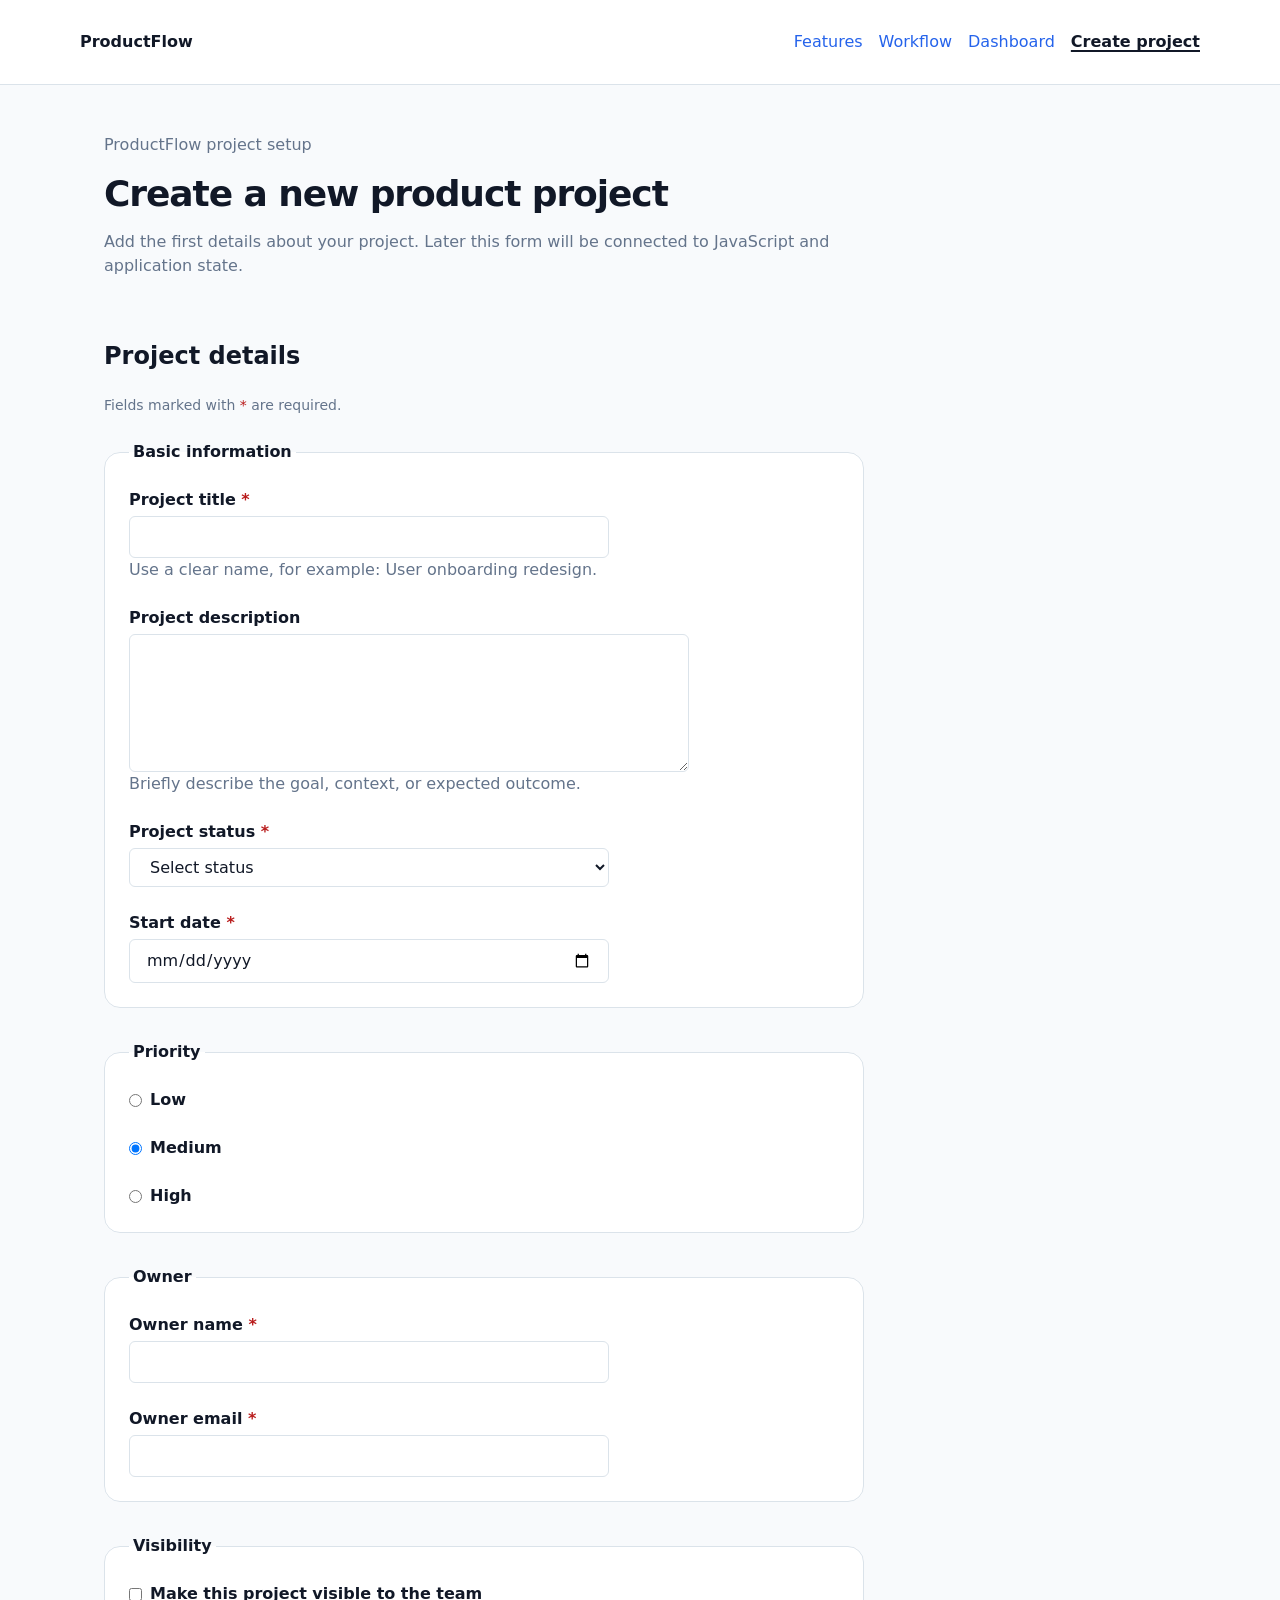
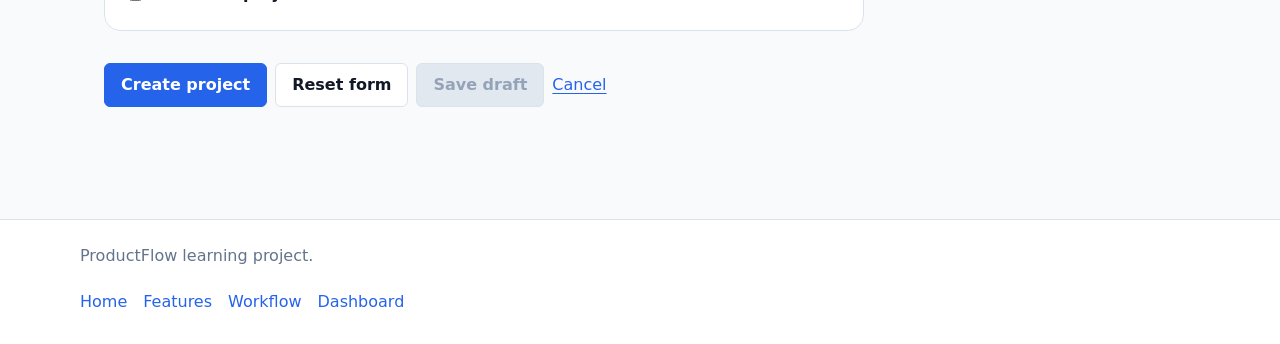
==== commit 28da0993: "finalize productflow css stage" ====
--- a/productflow-static/create-project.html
+++ b/productflow-static/create-project.html
@@ -36,12 +36,18 @@
       <section aria-labelledby="form-title">
         <h2 id="form-title">Project details</h2>
 
-        <form action="#" method="post">
+        <form action="./create-project.html" method="get">
+          <p class="form-note">
+            Fields marked with <span aria-hidden="true">*</span>
+            are required.
+          </p>
           <fieldset>
             <legend>Basic information</legend>
 
             <div>
-              <label for="project-title">Project title</label>
+              <label for="project-title">
+                Project title <span aria-hidden="true">*</span>
+              </label>
               <input
                 id="project-title"
                 name="projectTitle"
@@ -71,7 +77,9 @@
             </div>
 
             <div>
-              <label for="project-status">Project status</label>
+              <label for="project-status">
+                Project status <span aria-hidden="true">*</span>
+              </label>
               <select id="project-status" name="projectStatus" required>
                 <option value="">Select status</option>
                 <option value="active">Active</option>
@@ -81,7 +89,9 @@
             </div>
 
             <div>
-              <label for="start-date">Start date</label>
+              <label for="start-date">
+                Start date <span aria-hidden="true">*</span>
+              </label>
               <input id="start-date" name="startDate" type="date" required />
             </div>
           </fieldset>
@@ -125,7 +135,9 @@
             <legend>Owner</legend>
 
             <div>
-              <label for="owner-name">Owner name</label>
+              <label for="owner-name">
+                Owner name <span aria-hidden="true">*</span>
+              </label>
               <input
                 id="owner-name"
                 name="ownerName"
@@ -137,7 +149,9 @@
             </div>
 
             <div>
-              <label for="owner-email">Owner email</label>
+              <label for="owner-email">
+                Owner email <span aria-hidden="true">*</span>
+              </label>
               <input id="owner-email" name="ownerEmail" type="email" required />
             </div>
           </fieldset>
--- a/productflow-static/styles/main.css
+++ b/productflow-static/styles/main.css
@@ -1,6 +1,6 @@
 /* ==============================
    ProductFlow CSS Foundation
-   Version: v1.6
+   Version: v1.7
    ============================== */
 
 /* 1. Design tokens */
@@ -54,6 +54,26 @@
   --color-disabled-bg: #e2e8f0;
   --color-disabled-text: #94a3b8;
 
+  --color-success: #166534;
+  --color-success-bg: #dcfce7;
+  --color-success-border: #86efac;
+
+  --color-warning: #92400e;
+  --color-warning-bg: #fef3c7;
+  --color-warning-border: #fcd34d;
+
+  --color-info: #1e40af;
+  --color-info-bg: #dbeafe;
+  --color-info-border: #93c5fd;
+
+  --color-neutral: #475569;
+  --color-neutral-bg: #e2e8f0;
+  --color-neutral-border: #cbd5e1;
+
+  --color-error-bg: #fef2f2;
+  --color-error-border: #fca5a5;
+  
+
   --shadow-focus: 0 0 0 4px rgba(37, 99, 235, 0.2);
   --shadow-card-hover: 0 8px 24px rgba(15, 23, 42, 0.08);
 
@@ -131,8 +151,10 @@
   color: var(--color-accent);
   text-decoration-thickness: 1px;
   text-underline-offset: 3px;
-}
-
+  transition:
+    color var(--transition-fast),
+    text-decoration-color var(--transition-fast);
+}
 a:hover {
   color: var(--color-accent-hover);
   text-decoration-thickness: 2px;
@@ -143,7 +165,7 @@
   color: var(--color-text);
 }
 
-:focus {
+:focus:not(:focus-visible) {
   outline: none;
 }
 
@@ -155,12 +177,6 @@
   outline: 3px solid var(--color-accent);
   outline-offset: 3px;
   box-shadow: var(--shadow-focus);
-}
-
-a {
-  transition:
-    color var(--transition-fast),
-    text-decoration-color var(--transition-fast);
 }
 
 article > a:not(.action-primary):hover {
@@ -409,6 +425,46 @@
   transform: none;
 }
 
+/* Status badges */
+.status-badge {
+  display: inline-flex;
+  align-items: center;
+  justify-content: center;
+  min-height: 24px;
+  padding: 2px var(--space-sm);
+  font-size: 0.8125rem;
+  font-weight: 700;
+  line-height: 1.2;
+  white-space: nowrap;
+  border: 1px solid transparent;
+  border-radius: 999px;
+}
+
+.status-badge--active,
+.status-badge--done {
+  color: var(--color-success);
+  background: var(--color-success-bg);
+  border-color: var(--color-success-border);
+}
+
+.status-badge--paused {
+  color: var(--color-warning);
+  background: var(--color-warning-bg);
+  border-color: var(--color-warning-border);
+}
+
+.status-badge--progress {
+  color: var(--color-info);
+  background: var(--color-info-bg);
+  border-color: var(--color-info-border);
+}
+
+.status-badge--todo {
+  color: var(--color-neutral);
+  background: var(--color-neutral-bg);
+  border-color: var(--color-neutral-border);
+}
+
 /* Content list rhythm */
 ul,
 ol {
@@ -428,6 +484,16 @@
 /* 8. Forms */
 form {
   max-width: var(--form-width);
+}
+
+.form-note {
+  margin-bottom: var(--space-lg);
+  font-size: 0.875rem;
+}
+
+.form-note span,
+label span[aria-hidden="true"] {
+  color: var(--color-danger);
 }
 
 fieldset {
@@ -487,15 +553,6 @@
   resize: vertical;
 }
 
-button {
-  padding: var(--space-sm) var(--space-md);
-  color: var(--color-surface);
-  cursor: pointer;
-  background: var(--color-accent);
-  border: 0;
-  border-radius: var(--radius-sm);
-}
-
 /* Form actions */
 form > div:last-child {
   display: flex;
@@ -529,6 +586,35 @@
 select:focus-visible,
 textarea:focus-visible {
   border-color: var(--color-accent);
+}
+
+/* Validation states */
+input:user-invalid,
+select:user-invalid,
+textarea:user-invalid {
+  background: var(--color-error-bg);
+  border-color: var(--color-danger);
+}
+
+input:user-invalid:focus-visible,
+select:user-invalid:focus-visible,
+textarea:user-invalid:focus-visible {
+  border-color: var(--color-danger);
+  box-shadow: 0 0 0 4px rgba(185, 28, 28, 0.15);
+}
+
+input[required]:user-valid,
+select[required]:user-valid {
+  border-color: var(--color-success-border);
+}
+
+@supports not selector(:user-invalid) {
+  input:invalid:focus,
+  select:invalid:focus,
+  textarea:invalid:focus {
+    background: var(--color-error-bg);
+    border-color: var(--color-danger);
+  }
 }
 
 button:disabled,
